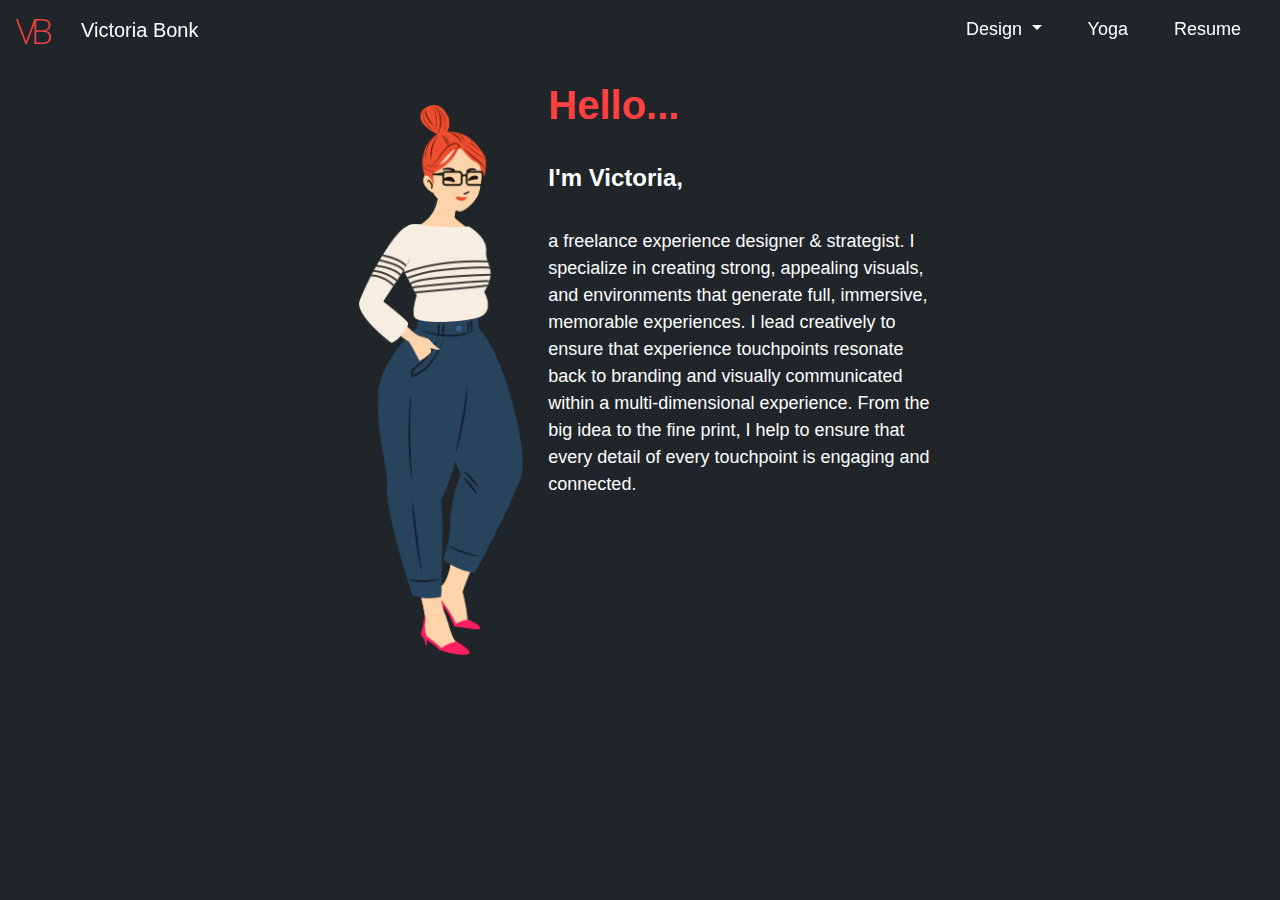
==== index.html @ d7fb58d7 "Bootstrapin" ====
<!doctype html>
<html lang="en">
  <head>
    <link rel="stylesheet" href="https://stackpath.bootstrapcdn.com/bootstrap/4.3.1/css/bootstrap.min.css" integrity="sha384-ggOyR0iXCbMQv3Xipma34MD+dH/1fQ784/j6cY/iJTQUOhcWr7x9JvoRxT2MZw1T" crossorigin="anonymous">
    <meta charset="utf-8">
    <meta name="viewport" content="width=device-width, initial-scale=1, shrink-to-fit=no">
    <link rel="stylesheet" href="css/style.css">

    <title>Victoria Bonk Portfolio</title>
  </head>
  <body>
      <!--nav-->
      <nav class="navbar navbar-expand-lg navbar-light bg-light customNav">
        <a class="navbar-brand"><img src="/Images/navlogo.png">Victoria Bonk</a>
        <button class="navbar-toggler" type="button" data-toggle="collapse" data-target="#navbarSupportedContent" aria-controls="navbarSupportedContent" aria-expanded="false" aria-label="Toggle navigation">
          <span class="navbar-toggler-icon"></span>
        </button>
        <div class="collapse navbar-collapse" id="navbarSupportedContent">
          <ul class="navbar-nav mr-auto">
            <li class="nav-item dropdown">
                <a class="nav-link dropdown-toggle" href="#" id="navbarDropdown" role="button" data-toggle="dropdown"
                  aria-haspopup="true" aria-expanded="false">
                  Design
                </a>
                <div class="dropdown-menu" aria-labelledby="navbarDropdown">
                  <a class="dropdown-item" href="#">UX/UI</a>
                  <a class="dropdown-item" href="#">Event & Exhibit</a>
                  <a class="dropdown-item" href="#">Graphic</a>
                </div>
            <li class="nav-item active">
              <a class="nav-link" href="#">Yoga<span class="sr-only">(current)</span></a>
            </li>
            <li class="nav-item">
              <a class="nav-link" href="#">Resume</a>
            </li>
            
            </li>
          </ul>
        </div>
      </nav>
<br>
<br>
<br>
      <div class="container-fluid">
        <div class="row justify-content-center">
            <div class="col-2">
                <img class="heroimg" src="/Images/hero image.png">
            </div>
            <div class="col-4">
              <h1>Hello...</h1>
              <br>
              <h2>I'm Victoria,</h2>
              <br>
              <p>a freelance experience designer & strategist. I specialize in creating strong, appealing visuals, and environments that generate full, immersive, memorable experiences. I lead creatively to ensure that experience touchpoints resonate back to branding and visually communicated within a multi-dimensional experience. From the big idea to the fine print, I help to ensure that every detail of every touchpoint is engaging and connected.</p>
            </div>
          </div>
        </div>
        <script src="https://code.jquery.com/jquery-3.3.1.slim.min.js" integrity="sha384-q8i/X+965DzO0rT7abK41JStQIAqVgRVzpbzo5smXKp4YfRvH+8abtTE1Pi6jizo" crossorigin="anonymous"></script>
        <script src="https://cdnjs.cloudflare.com/ajax/libs/popper.js/1.14.7/umd/popper.min.js" integrity="sha384-UO2eT0CpHqdSJQ6hJty5KVphtPhzWj9WO1clHTMGa3JDZwrnQq4sF86dIHNDz0W1" crossorigin="anonymous"></script>
        <script src="https://stackpath.bootstrapcdn.com/bootstrap/4.3.1/js/bootstrap.min.js" integrity="sha384-JjSmVgyd0p3pXB1rRibZUAYoIIy6OrQ6VrjIEaFf/nJGzIxFDsf4x0xIM+B07jRM" crossorigin="anonymous"></script>
    </body>
</html>
---- css/style.css ----
body {
    background-color: #1F2528;
    font-family: 'Open Sans', sans-serif;
    font-weight: 100;
    font-size: 18px;
}
/* Text */
h1 {
    font-size: 40px;
    color: #ff4040;
    font-weight: 900;
  }
  h2 {
    font-size: 24px;
    font-weight: bold;
    color: white;
  }
  h3 { 
      font-size: 18px;
      font-weight:100;
  }
  h6 {
    font-size: 11px;
    text-align: center;
  }
  p {
    font-family: 'OpenSans', sans-serif;
    color: white;
  }
  
  /* Navigation bar */
  
  /* General */
  .customNav {
    position: fixed;
    width: 100%;
    background-color: transparent !important;
    background-size: cover;
    z-index: 10;
  }
  .navbar-nav {
    margin-left: auto;
    margin-right: 0 !important;
  }
  .navbar-brand img {
    padding-right: 30px;
    width: 65px;
  }
  .nav-item {
    margin: 0px 15px;
  }
  
  /* Navigation dropdown menu */
  .dropdown-menu {
    background: url("../images/transparency.png");
    background-color: transparent !important;
    background-size: cover;
  }
  .dropdown-item:focus, .dropdown-item:hover {
      color: #ff4040;
      text-decoration: none;
      background:#ff4040;
  }
  
  /* Navigation links */
  .customNav a {
    color: white !important;
  }
  .navCTA {
    font-size: 15px;
  }

  .heroimg {
    height: 600px;
  }
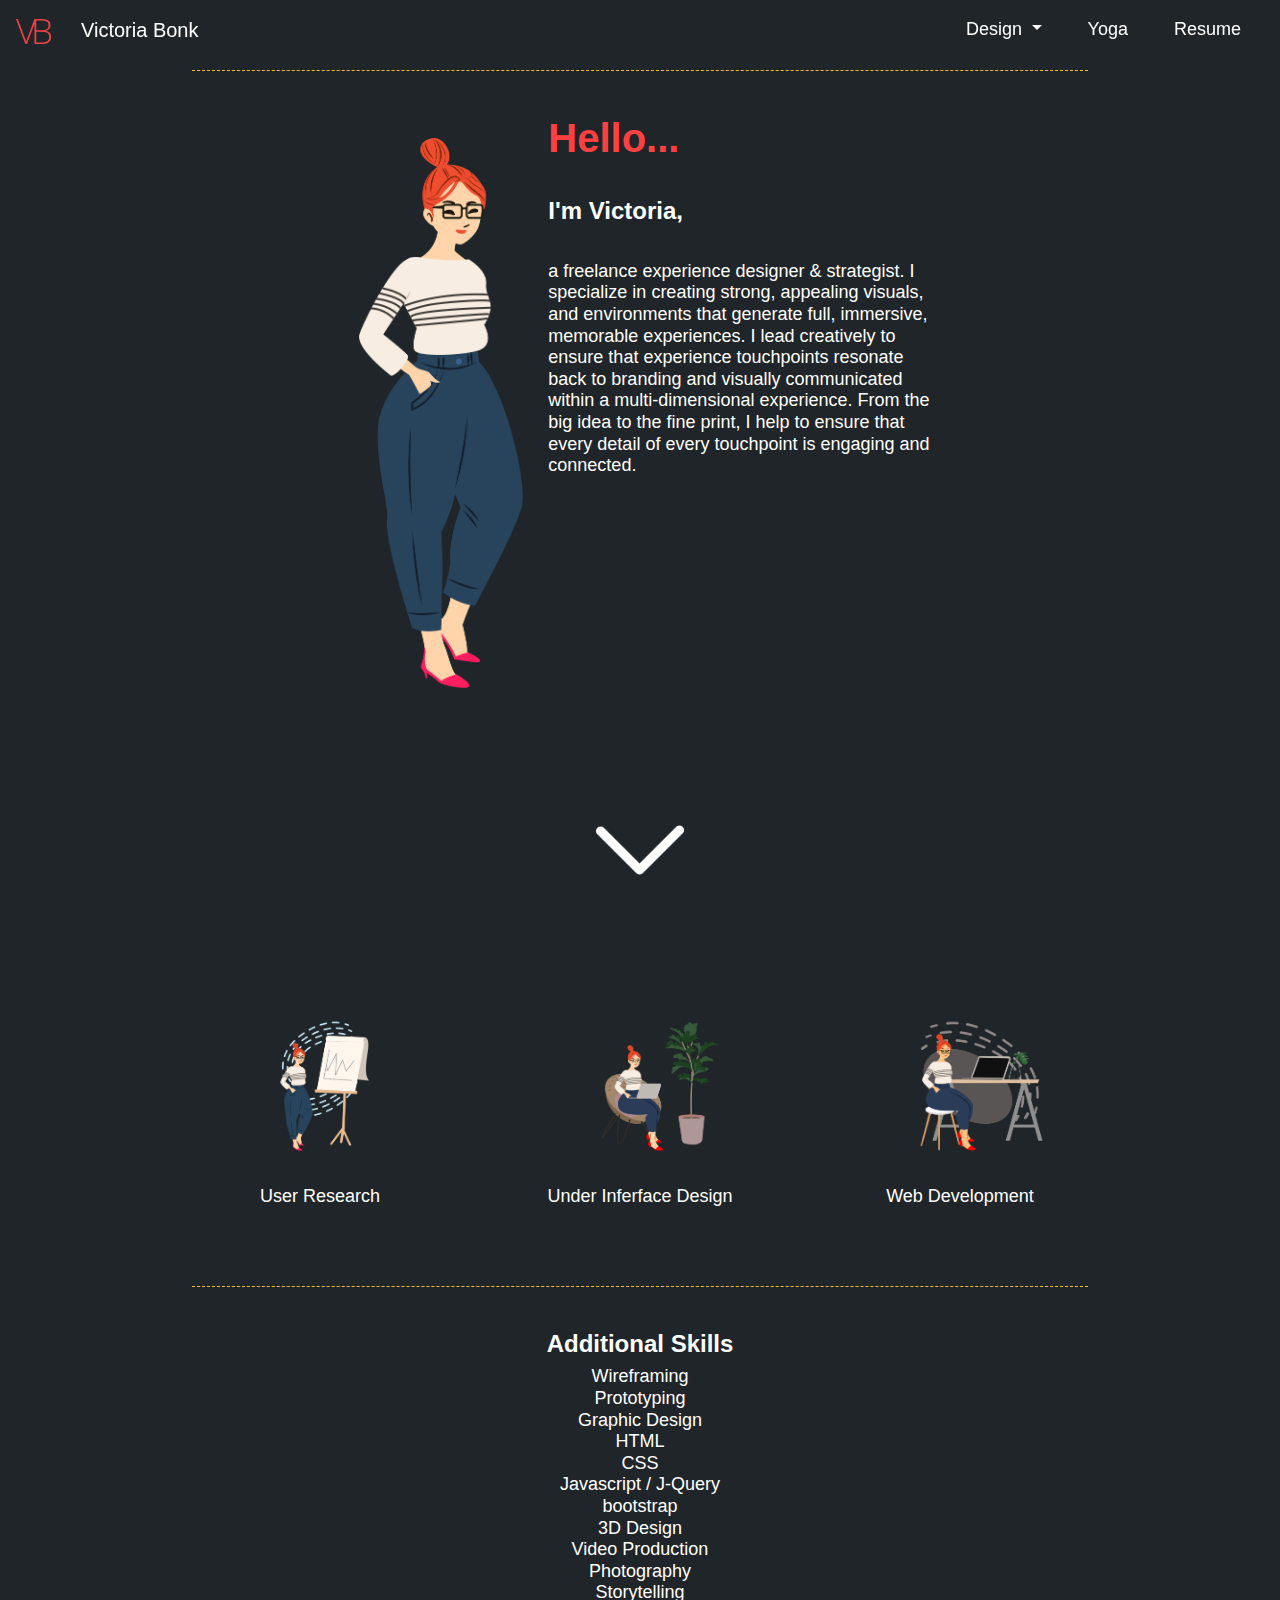
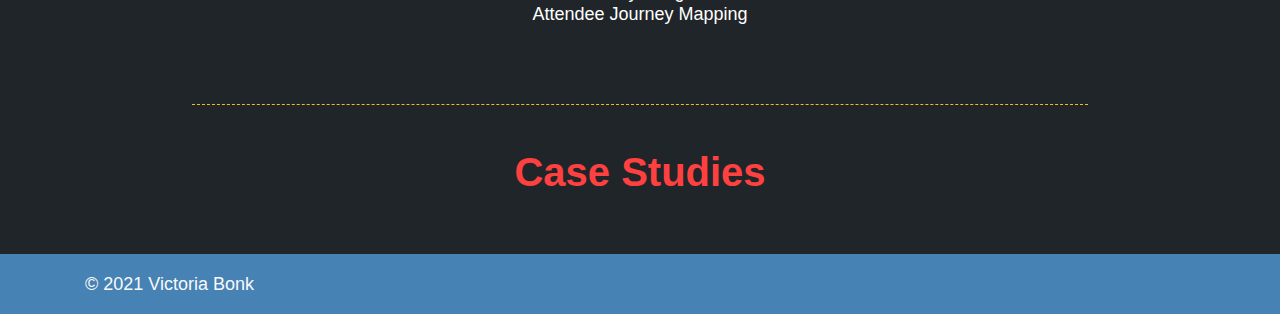
==== commit 750d6dae: "Added More Things" ====
--- a/index.html
+++ b/index.html
@@ -40,7 +40,9 @@
       </nav>
 <br>
 <br>
+<hr class="dashed">
 <br>
+
       <div class="container-fluid">
         <div class="row justify-content-center">
             <div class="col-2">
@@ -51,10 +53,80 @@
               <br>
               <h2>I'm Victoria,</h2>
               <br>
-              <p>a freelance experience designer & strategist. I specialize in creating strong, appealing visuals, and environments that generate full, immersive, memorable experiences. I lead creatively to ensure that experience touchpoints resonate back to branding and visually communicated within a multi-dimensional experience. From the big idea to the fine print, I help to ensure that every detail of every touchpoint is engaging and connected.</p>
+              <h3>a freelance experience designer & strategist. I specialize in creating strong, appealing visuals, and environments that generate full, immersive, memorable experiences. I lead creatively to ensure that experience touchpoints resonate back to branding and visually communicated within a multi-dimensional experience. From the big idea to the fine print, I help to ensure that every detail of every touchpoint is engaging and connected.</h3>
             </div>
           </div>
         </div>
+<br>
+<br>
+<br>
+        <div class="arrow d-flex justify-content-center">
+          <img src="/Images/arrow.png">
+        </div>
+<br>
+<br>
+<br>
+        <div class="container-fluid">
+          <div class="row justify-content-center">
+            <div class="col-3" align="center">
+              <img class="skillsimg" src="/Images/Research.png"> <h3>User Research</h3>
+            </div>
+            <div class="col-3" align="center">
+              <img class="skillsimg" src="/Images/design.png"><h3>Under Inferface Design</h3>
+            </div>
+            <div class="col-3" align="center">
+              <img class="skillsimg" src="/Images/Development.png"><h3>Web Development</h3>
+            </div>
+          </div>
+        </div>
+<br>
+<br>
+<hr class="dashed">
+<br>
+
+        <div class="container-fluid">
+          <div class="row justify-content-center">
+            <div class="col-12" align="center">
+          <h2> Additional Skills</h2>
+
+          <ul class="list-group list-group-flush">
+          <h3>    
+            <ul>Wireframing</ul>
+            <ul>Prototyping</ul>
+            <ul>Graphic Design</ul>
+            <ul>HTML</ul>
+            <ul>CSS</ul>
+            <ul>Javascript / J-Query</ul>
+            <ul>bootstrap</ul>
+            <ul>3D Design</ul>
+            <ul>Video Production</ul>
+            <ul>Photography</ul>
+            <ul>Storytelling</ul>
+            <ul>Attendee Journey Mapping</ul>
+          </h3>
+        </ul>
+        </div>
+      </div>
+    </div>
+<br>
+<br>
+<hr class="dashed">
+<br>
+
+<div class="container-fluid">
+  <div class="row justify-content-center">
+    <div class="col-12" align="center">
+  <h1>Case Studies</h1>
+</div>
+</div>
+</div>
+
+<footer class="footer">
+  <div class="container">
+    <span class="text-light">&#169 2021 Victoria Bonk</span>
+  </div>
+</footer>
+
         <script src="https://code.jquery.com/jquery-3.3.1.slim.min.js" integrity="sha384-q8i/X+965DzO0rT7abK41JStQIAqVgRVzpbzo5smXKp4YfRvH+8abtTE1Pi6jizo" crossorigin="anonymous"></script>
         <script src="https://cdnjs.cloudflare.com/ajax/libs/popper.js/1.14.7/umd/popper.min.js" integrity="sha384-UO2eT0CpHqdSJQ6hJty5KVphtPhzWj9WO1clHTMGa3JDZwrnQq4sF86dIHNDz0W1" crossorigin="anonymous"></script>
         <script src="https://stackpath.bootstrapcdn.com/bootstrap/4.3.1/js/bootstrap.min.js" integrity="sha384-JjSmVgyd0p3pXB1rRibZUAYoIIy6OrQ6VrjIEaFf/nJGzIxFDsf4x0xIM+B07jRM" crossorigin="anonymous"></script>
--- a/css/style.css
+++ b/css/style.css
@@ -18,10 +18,12 @@
   h3 { 
       font-size: 18px;
       font-weight:100;
+      color: white;
   }
   h6 {
     font-size: 11px;
-    text-align: center;
+    font-weight:100;
+    color: white;
   }
   p {
     font-family: 'OpenSans', sans-serif;
@@ -73,4 +75,37 @@
   .heroimg {
     height: 600px;
   }
-  +
+  .arrow {
+      height: 110px;
+      display: block;
+      margin-left: auto;
+      margin-right: auto;
+      width: 10%;
+  }
+  .skillsimg {
+    height: 200px;
+    padding: 30px 100px 30px;
+}
+ul{
+  margin: 0;
+  padding: 0;
+}
+hr.dashed {
+  border-top: 1px dashed #f2bd1e;
+  width: 70%;
+  align-items: center;
+  }
+
+  footer {
+    position: absolute;
+    width: 100%;
+    height: 60px;
+    line-height: 60px;
+    background-color: #4682B4;
+    margin-top: 50px;
+  }
+  .bottomnavimg {
+    height: 30px;
+    padding: 20px;
+}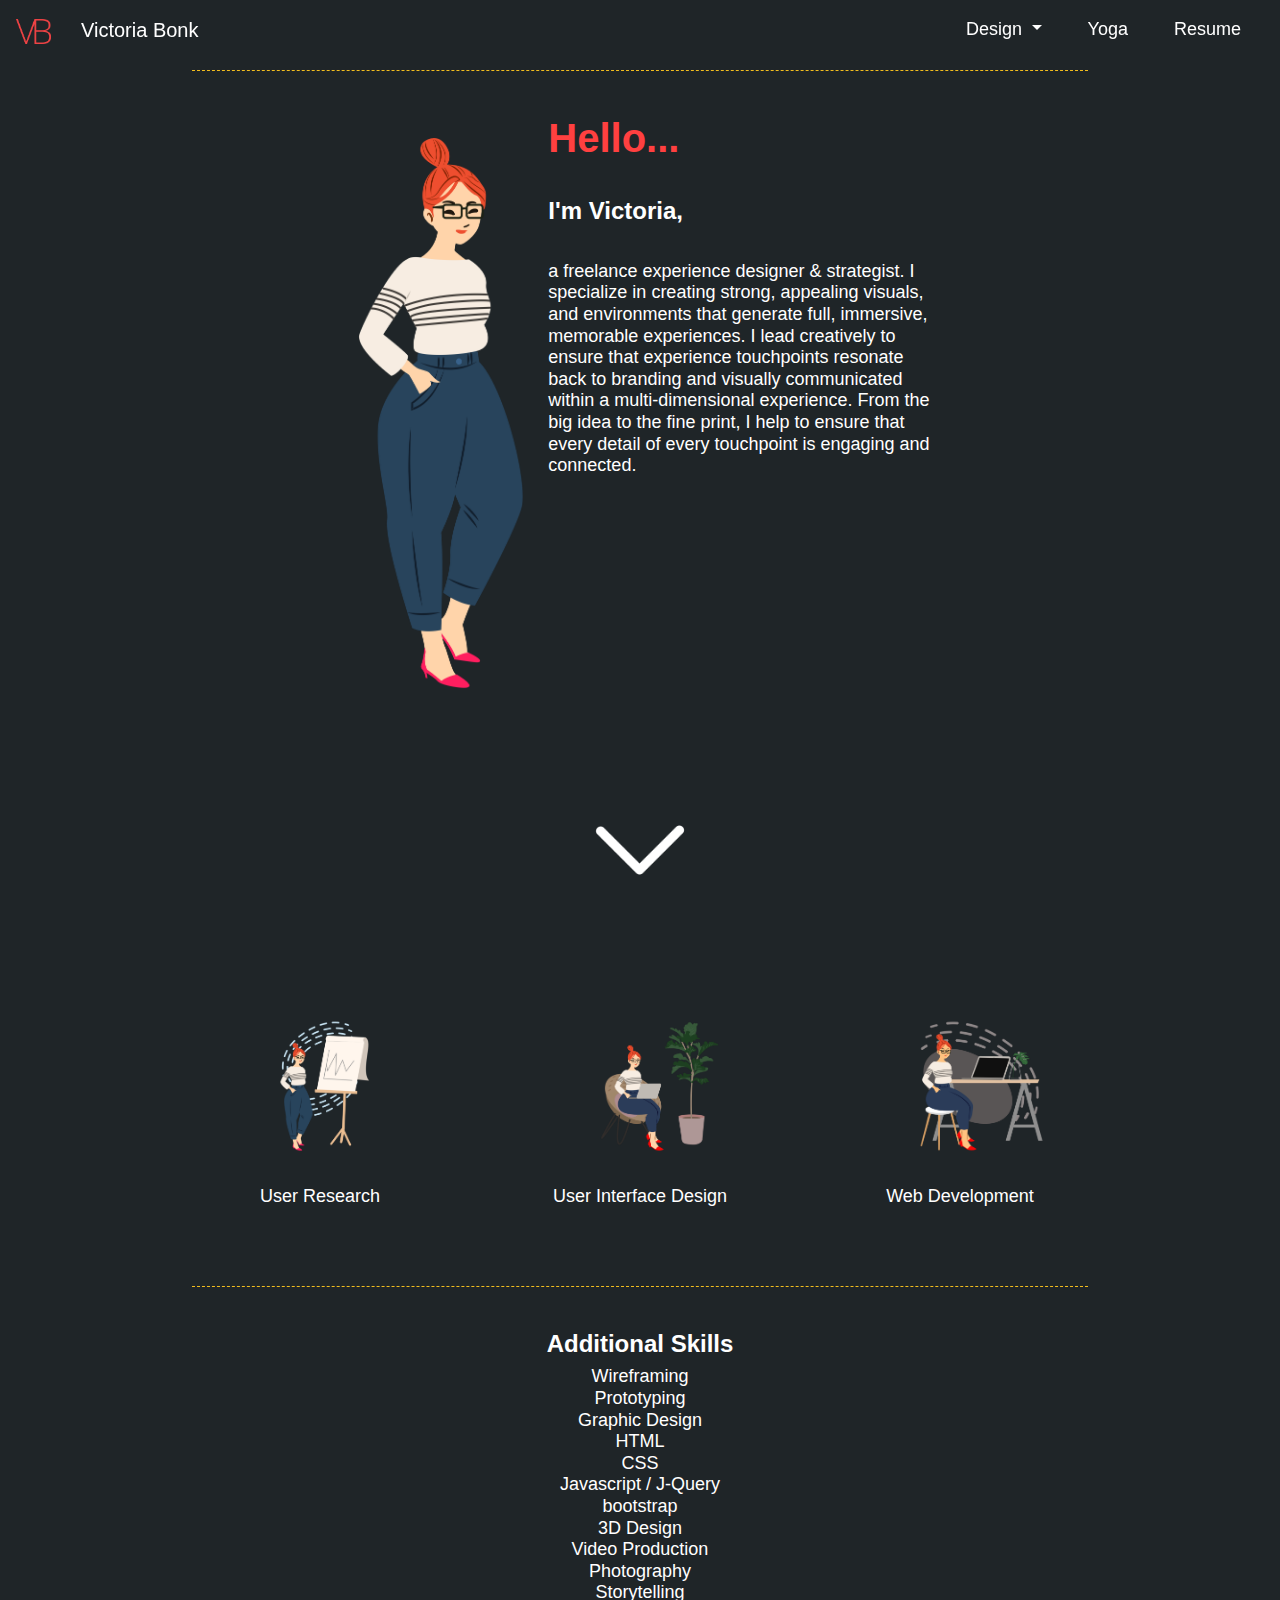
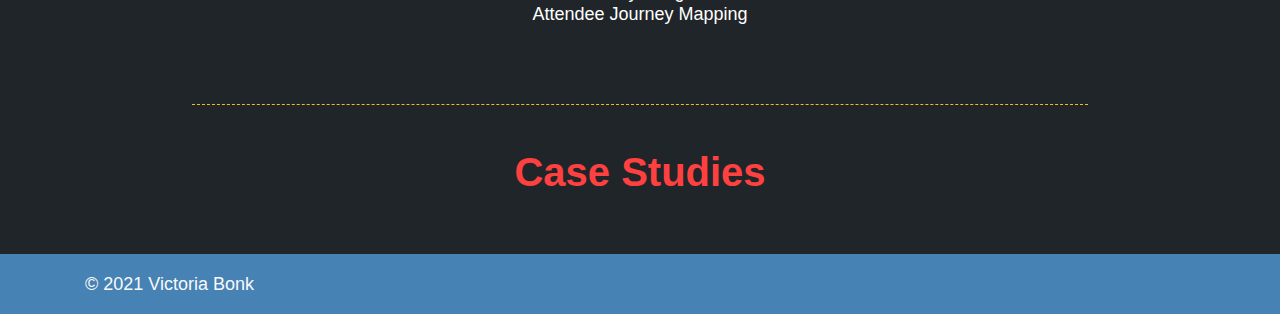
==== commit 4d3e3fbd: "Case Study Pafe" ====
--- a/index.html
+++ b/index.html
@@ -72,7 +72,7 @@
               <img class="skillsimg" src="/Images/Research.png"> <h3>User Research</h3>
             </div>
             <div class="col-3" align="center">
-              <img class="skillsimg" src="/Images/design.png"><h3>Under Inferface Design</h3>
+              <img class="skillsimg" src="/Images/design.png"><h3>User Interface Design</h3>
             </div>
             <div class="col-3" align="center">
               <img class="skillsimg" src="/Images/Development.png"><h3>Web Development</h3>
--- a/css/style.css
+++ b/css/style.css
@@ -96,7 +96,18 @@
   width: 70%;
   align-items: center;
   }
-
+  .casestudyimg {
+    height: 600px;
+}
+.casestudyimg2 {
+  height: 450px;
+}
+.casestudyimg3 {
+  height: 670px;
+}
+.casestudyimg4 {
+  height: 380px;
+}
   footer {
     position: absolute;
     width: 100%;
